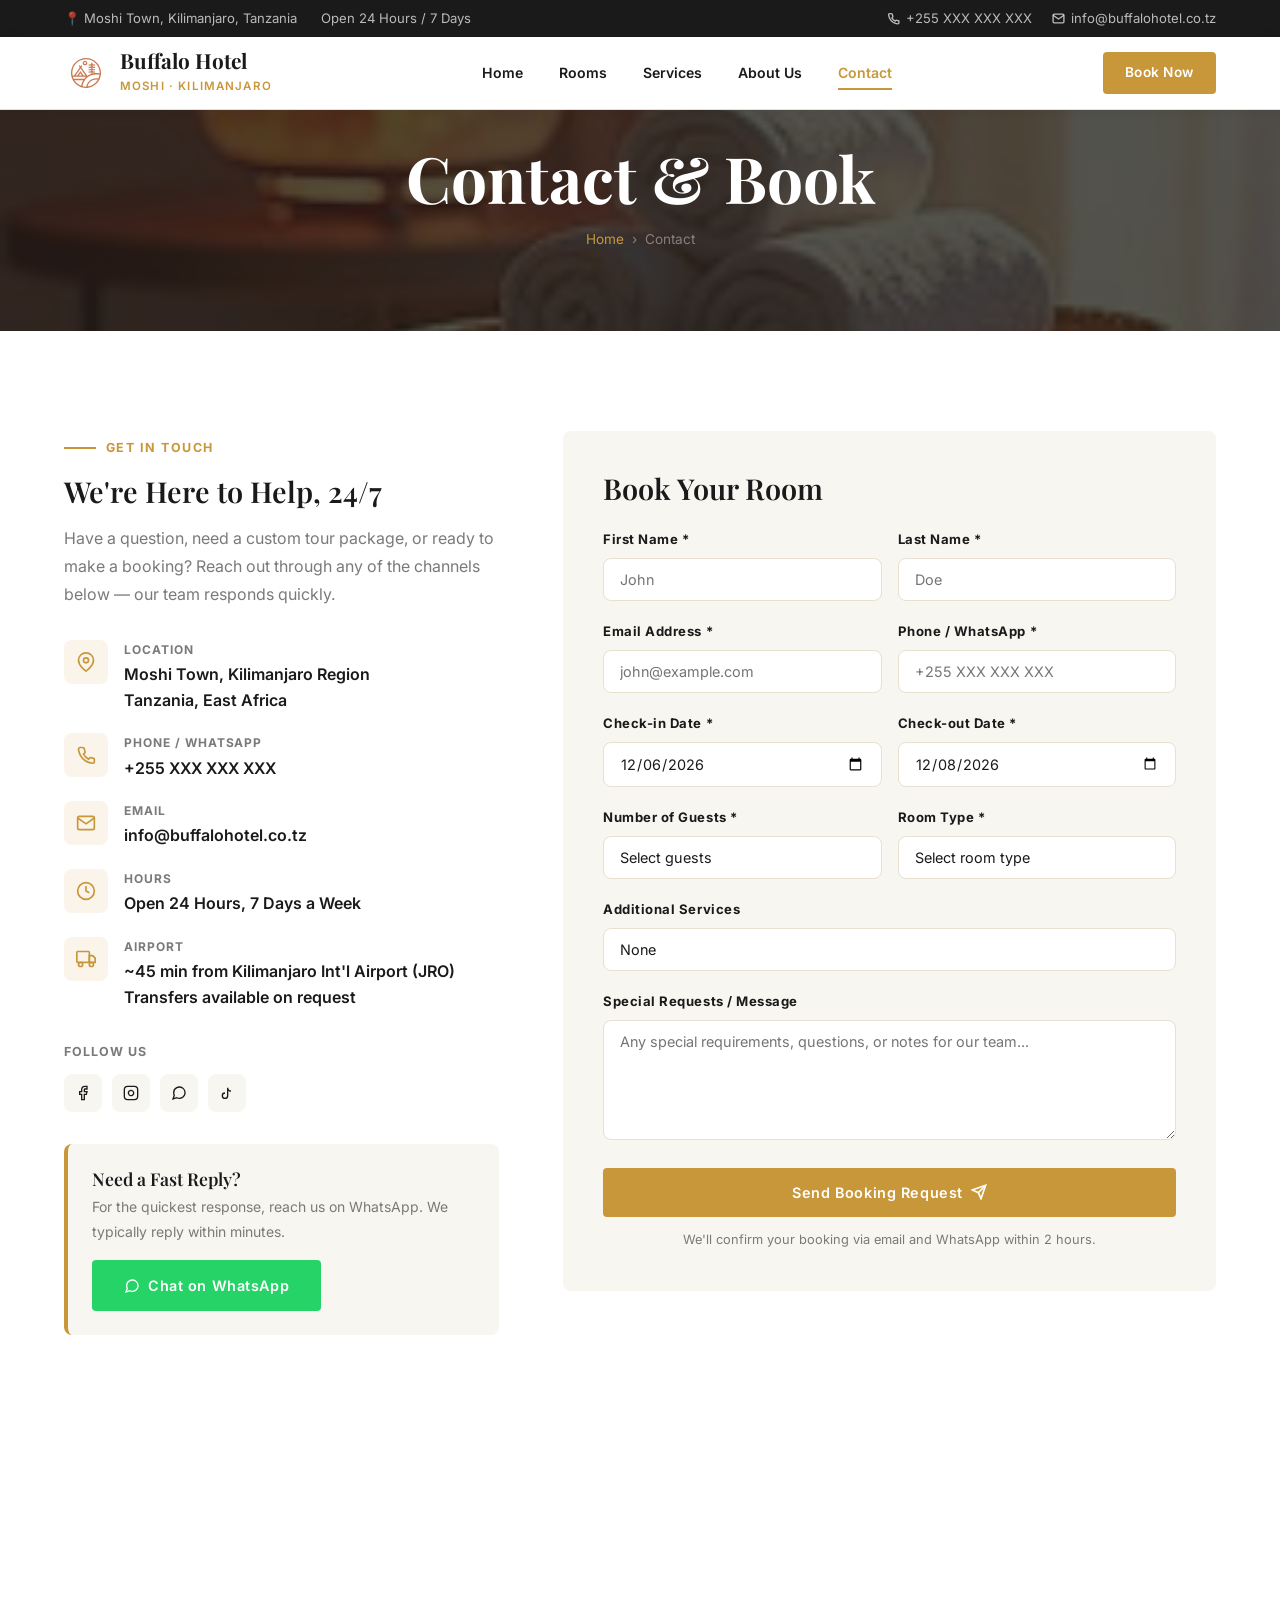
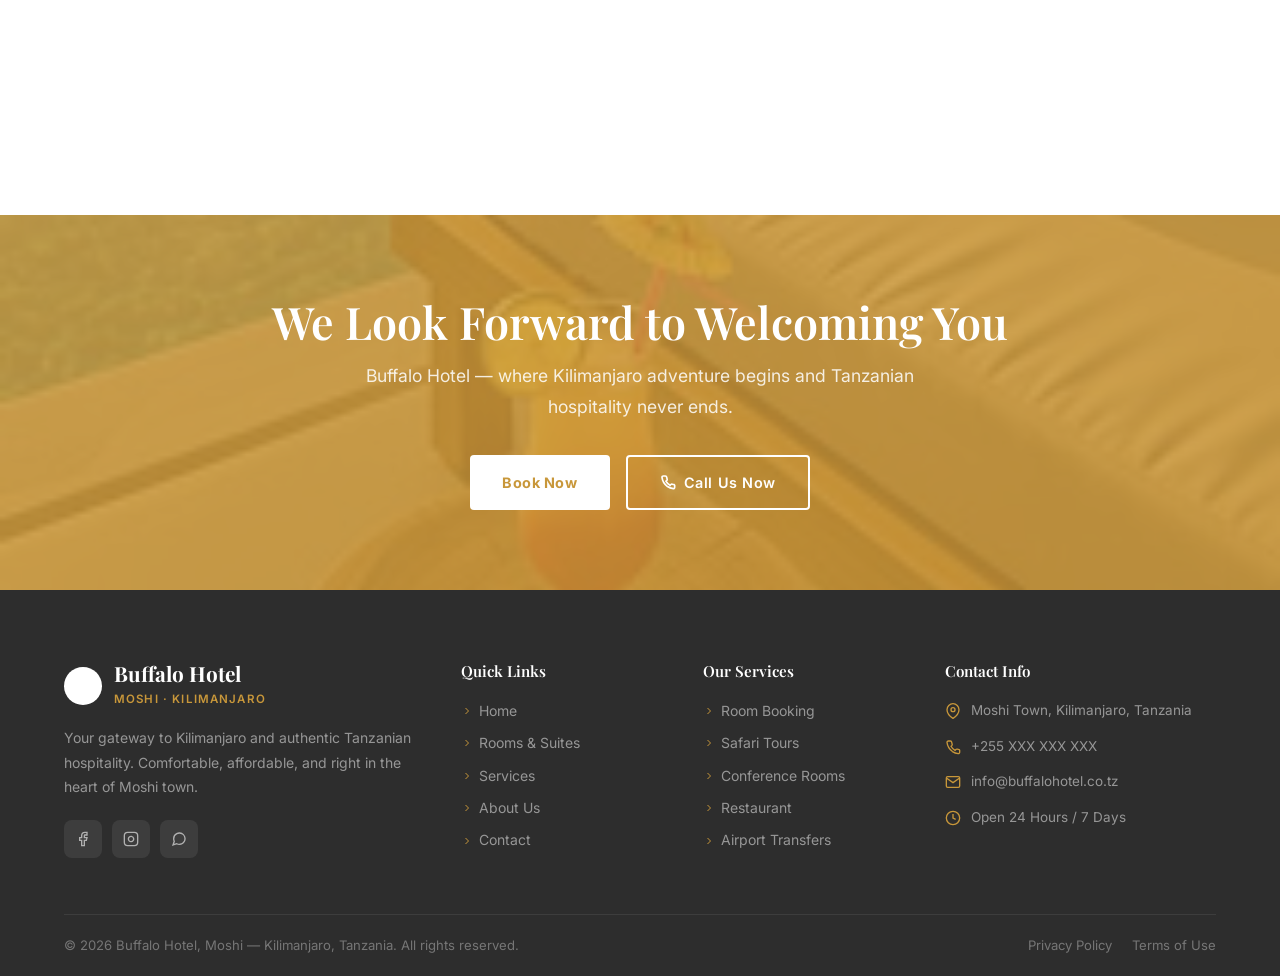
==== contact.html @ a76ae751 "Initial commit: Buffalo Hotel website prototype" ====
<!DOCTYPE html>
<html lang="en">
<head>
  <meta charset="UTF-8"/>
  <meta name="viewport" content="width=device-width, initial-scale=1.0"/>
  <title>Contact & Book – Buffalo Hotel | Moshi, Kilimanjaro, Tanzania</title>
  <meta name="description" content="Contact Buffalo Hotel in Moshi, Kilimanjaro. Book your room, ask questions, or arrange a tour. We're available 24/7."/>
  <link rel="preconnect" href="https://fonts.googleapis.com"/>
  <link rel="preconnect" href="https://fonts.gstatic.com" crossorigin/>
  <link href="https://fonts.googleapis.com/css2?family=Inter:wght@400;500;600;700&family=Playfair+Display:ital,wght@0,600;0,700;1,600&display=swap" rel="stylesheet"/>
  <link rel="stylesheet" href="assets/css/style.css"/>
</head>
<body>

<!-- HEADER -->
<header id="header">
  <div class="header-top-bar">
    <div class="container">
      <div class="top-bar-links"><span>📍 Moshi Town, Kilimanjaro, Tanzania</span><span>Open 24 Hours / 7 Days</span></div>
      <div class="top-bar-right">
        <a href="tel:+255000000000"><svg xmlns="http://www.w3.org/2000/svg" width="13" height="13" viewBox="0 0 24 24" fill="none" stroke="currentColor" stroke-width="2.5"><path d="M22 16.92v3a2 2 0 01-2.18 2 19.79 19.79 0 01-8.63-3.07A19.5 19.5 0 013 5.18a2 2 0 012-2.18h3a2 2 0 012 1.72c.13 1 .37 1.96.73 2.88a2 2 0 01-.45 2.1L9 10.91a16 16 0 006.09 6.09l1.21-1.28a2 2 0 012.1-.45 12.84 12.84 0 002.88.73A2 2 0 0122 16.92z"/></svg> +255 XXX XXX XXX</a>
        <a href="mailto:info@buffalohotel.co.tz"><svg xmlns="http://www.w3.org/2000/svg" width="13" height="13" viewBox="0 0 24 24" fill="none" stroke="currentColor" stroke-width="2.5"><path d="M4 4h16c1.1 0 2 .9 2 2v12a2 2 0 01-2 2H4a2 2 0 01-2-2V6c0-1.1.9-2 2-2z"/><polyline points="22,6 12,13 2,6"/></svg> info@buffalohotel.co.tz</a>
      </div>
    </div>
  </div>
  <div class="header-main">
    <div class="container">
      <a href="index.html" class="logo">
        <img src="assets/images/hotel-reservation-logo.svg" alt="Buffalo Hotel Logo"/>
        <div class="logo-text"><span class="hotel-name">Buffalo Hotel</span><span class="hotel-sub">Moshi · Kilimanjaro</span></div>
      </a>
      <nav class="main-nav">
        <a href="index.html">Home</a>
        <a href="rooms.html">Rooms</a>
        <a href="services.html">Services</a>
        <a href="about.html">About Us</a>
        <a href="contact.html" class="active">Contact</a>
      </nav>
      <div class="header-cta"><a href="#booking" class="btn btn-primary">Book Now</a></div>
      <div class="menu-toggle" id="menuToggle"><span></span><span></span><span></span></div>
    </div>
  </div>
</header>

<div class="mobile-nav">
  <div class="mobile-nav-close" id="mobileClose"><svg xmlns="http://www.w3.org/2000/svg" viewBox="0 0 24 24" fill="none" stroke="currentColor" stroke-width="2"><line x1="18" y1="6" x2="6" y2="18"/><line x1="6" y1="6" x2="18" y2="18"/></svg></div>
  <a href="index.html">Home</a><a href="rooms.html">Rooms</a><a href="services.html">Services</a><a href="about.html">About Us</a><a href="contact.html">Contact</a>
  <a href="#booking" class="btn btn-primary">Book Now</a>
</div>

<!-- PAGE HERO -->
<div class="page-hero">
  <div class="container">
    <h1>Contact &amp; Book</h1>
    <div class="breadcrumb">
      <a href="index.html">Home</a><span>›</span><span>Contact</span>
    </div>
  </div>
</div>

<!-- CONTACT + FORM -->
<section>
  <div class="container">
    <div class="contact-grid">

      <!-- CONTACT INFO -->
      <div class="contact-info">
        <span class="section-label">Get In Touch</span>
        <h3>We're Here to Help, 24/7</h3>
        <p>Have a question, need a custom tour package, or ready to make a booking? Reach out through any of the channels below — our team responds quickly.</p>

        <div class="contact-items">
          <div class="contact-item">
            <div class="contact-item-icon">
              <svg xmlns="http://www.w3.org/2000/svg" viewBox="0 0 24 24" fill="none" stroke="currentColor" stroke-width="2"><path d="M21 10c0 7-9 13-9 13s-9-6-9-13a9 9 0 0 1 18 0z"/><circle cx="12" cy="10" r="3"/></svg>
            </div>
            <div class="contact-item-text">
              <div class="label">Location</div>
              <div class="value">Moshi Town, Kilimanjaro Region<br/>Tanzania, East Africa</div>
            </div>
          </div>
          <div class="contact-item">
            <div class="contact-item-icon">
              <svg xmlns="http://www.w3.org/2000/svg" viewBox="0 0 24 24" fill="none" stroke="currentColor" stroke-width="2"><path d="M22 16.92v3a2 2 0 01-2.18 2 19.79 19.79 0 01-8.63-3.07A19.5 19.5 0 013 5.18a2 2 0 012-2.18h3a2 2 0 012 1.72c.13 1 .37 1.96.73 2.88a2 2 0 01-.45 2.1L9 10.91a16 16 0 006.09 6.09l1.21-1.28a2 2 0 012.1-.45 12.84 12.84 0 002.88.73A2 2 0 0122 16.92z"/></svg>
            </div>
            <div class="contact-item-text">
              <div class="label">Phone / WhatsApp</div>
              <div class="value"><a href="tel:+255000000000">+255 XXX XXX XXX</a></div>
            </div>
          </div>
          <div class="contact-item">
            <div class="contact-item-icon">
              <svg xmlns="http://www.w3.org/2000/svg" viewBox="0 0 24 24" fill="none" stroke="currentColor" stroke-width="2"><path d="M4 4h16c1.1 0 2 .9 2 2v12a2 2 0 01-2 2H4a2 2 0 01-2-2V6c0-1.1.9-2 2-2z"/><polyline points="22,6 12,13 2,6"/></svg>
            </div>
            <div class="contact-item-text">
              <div class="label">Email</div>
              <div class="value"><a href="mailto:info@buffalohotel.co.tz">info@buffalohotel.co.tz</a></div>
            </div>
          </div>
          <div class="contact-item">
            <div class="contact-item-icon">
              <svg xmlns="http://www.w3.org/2000/svg" viewBox="0 0 24 24" fill="none" stroke="currentColor" stroke-width="2"><circle cx="12" cy="12" r="10"/><polyline points="12 6 12 12 16 14"/></svg>
            </div>
            <div class="contact-item-text">
              <div class="label">Hours</div>
              <div class="value">Open 24 Hours, 7 Days a Week</div>
            </div>
          </div>
          <div class="contact-item">
            <div class="contact-item-icon">
              <svg xmlns="http://www.w3.org/2000/svg" viewBox="0 0 24 24" fill="none" stroke="currentColor" stroke-width="2"><rect x="1" y="3" width="15" height="13" rx="1"/><polygon points="16,8 20,8 23,11 23,16 16,16 16,8"/><circle cx="5.5" cy="18.5" r="2.5"/><circle cx="18.5" cy="18.5" r="2.5"/></svg>
            </div>
            <div class="contact-item-text">
              <div class="label">Airport</div>
              <div class="value">~45 min from Kilimanjaro Int'l Airport (JRO)<br/>Transfers available on request</div>
            </div>
          </div>
        </div>

        <div class="contact-social">
          <div class="label">Follow Us</div>
          <div class="social-links">
            <a class="social-link" href="#" aria-label="Facebook"><svg xmlns="http://www.w3.org/2000/svg" viewBox="0 0 24 24" fill="none" stroke="currentColor" stroke-width="2"><path d="M18 2h-3a5 5 0 0 0-5 5v3H7v4h3v8h4v-8h3l1-4h-4V7a1 1 0 0 1 1-1h3z"/></svg></a>
            <a class="social-link" href="#" aria-label="Instagram"><svg xmlns="http://www.w3.org/2000/svg" viewBox="0 0 24 24" fill="none" stroke="currentColor" stroke-width="2"><rect x="2" y="2" width="20" height="20" rx="5"/><path d="M16 11.37A4 4 0 1 1 12.63 8 4 4 0 0 1 16 11.37z"/><line x1="17.5" y1="6.5" x2="17.51" y2="6.5"/></svg></a>
            <a class="social-link" href="https://wa.me/255000000000" aria-label="WhatsApp"><svg xmlns="http://www.w3.org/2000/svg" viewBox="0 0 24 24" fill="none" stroke="currentColor" stroke-width="2"><path d="M21 11.5a8.38 8.38 0 0 1-.9 3.8 8.5 8.5 0 0 1-7.6 4.7 8.38 8.38 0 0 1-3.8-.9L3 21l1.9-5.7a8.38 8.38 0 0 1-.9-3.8 8.5 8.5 0 0 1 4.7-7.6 8.38 8.38 0 0 1 3.8-.9h.5a8.48 8.48 0 0 1 8 8v.5z"/></svg></a>
            <a class="social-link" href="#" aria-label="TikTok"><svg xmlns="http://www.w3.org/2000/svg" viewBox="0 0 24 24" fill="none" stroke="currentColor" stroke-width="2"><path d="M9 12a4 4 0 1 0 4 4V4a5 5 0 0 0 5 5"/></svg></a>
          </div>
        </div>

        <!-- Quick Reach CTA -->
        <div style="margin-top: 32px; background: var(--off-white); border-radius: var(--radius); padding: 24px; border-left: 4px solid var(--primary);">
          <h4 style="margin-bottom: 6px;">Need a Fast Reply?</h4>
          <p style="font-size: 0.875rem; color: var(--text-light); margin-bottom: 16px;">For the quickest response, reach us on WhatsApp. We typically reply within minutes.</p>
          <a href="https://wa.me/255000000000" class="btn btn-primary" style="background: #25D366;">
            <svg xmlns="http://www.w3.org/2000/svg" width="16" height="16" viewBox="0 0 24 24" fill="none" stroke="currentColor" stroke-width="2"><path d="M21 11.5a8.38 8.38 0 0 1-.9 3.8 8.5 8.5 0 0 1-7.6 4.7 8.38 8.38 0 0 1-3.8-.9L3 21l1.9-5.7a8.38 8.38 0 0 1-.9-3.8 8.5 8.5 0 0 1 4.7-7.6 8.38 8.38 0 0 1 3.8-.9h.5a8.48 8.48 0 0 1 8 8v.5z"/></svg>
            Chat on WhatsApp
          </a>
        </div>
      </div>

      <!-- BOOKING FORM -->
      <div class="contact-form" id="booking">
        <h3>Book Your Room</h3>
        <form id="contactForm" novalidate>
          <div class="form-row">
            <div class="form-group">
              <label for="firstName">First Name *</label>
              <input type="text" id="firstName" placeholder="John" required/>
            </div>
            <div class="form-group">
              <label for="lastName">Last Name *</label>
              <input type="text" id="lastName" placeholder="Doe" required/>
            </div>
          </div>
          <div class="form-row">
            <div class="form-group">
              <label for="email">Email Address *</label>
              <input type="email" id="email" placeholder="john@example.com" required/>
            </div>
            <div class="form-group">
              <label for="phone">Phone / WhatsApp *</label>
              <input type="tel" id="phone" placeholder="+255 XXX XXX XXX" required/>
            </div>
          </div>
          <div class="form-row">
            <div class="form-group">
              <label for="checkInDate">Check-in Date *</label>
              <input type="date" id="check-in" required/>
            </div>
            <div class="form-group">
              <label for="checkOutDate">Check-out Date *</label>
              <input type="date" id="check-out" required/>
            </div>
          </div>
          <div class="form-row">
            <div class="form-group">
              <label for="guests">Number of Guests *</label>
              <select id="guests" required>
                <option value="">Select guests</option>
                <option value="1">1 Adult</option>
                <option value="2">2 Adults</option>
                <option value="3">2 Adults + 1 Child</option>
                <option value="4">2 Adults + 2 Children</option>
                <option value="5">Group (5+)</option>
              </select>
            </div>
            <div class="form-group">
              <label for="roomType">Room Type *</label>
              <select id="roomType" required>
                <option value="">Select room type</option>
                <option>Budget Single Room ($70/night)</option>
                <option>Twin Sharing Room ($110/night)</option>
                <option>Standard Comfort Room ($150/night)</option>
                <option>Kilimanjaro View Suite ($130/night)</option>
                <option>Family Safari Suite ($195/night)</option>
                <option>Buffalo Executive Room ($280/night)</option>
              </select>
            </div>
          </div>
          <div class="form-group">
            <label for="services">Additional Services</label>
            <select id="services">
              <option value="">None</option>
              <option>Airport Transfer (Arrival)</option>
              <option>Airport Transfer (Departure)</option>
              <option>Airport Transfer (Both)</option>
              <option>Kilimanjaro Climb Package</option>
              <option>Safari Day Trip</option>
              <option>Conference Room</option>
            </select>
          </div>
          <div class="form-group">
            <label for="message">Special Requests / Message</label>
            <textarea id="message" placeholder="Any special requirements, questions, or notes for our team..."></textarea>
          </div>
          <button type="submit" class="btn btn-primary" style="width: 100%; justify-content: center; padding: 16px;">
            Send Booking Request
            <svg xmlns="http://www.w3.org/2000/svg" width="16" height="16" viewBox="0 0 24 24" fill="none" stroke="currentColor" stroke-width="2.5"><line x1="22" y1="2" x2="11" y2="13"/><polygon points="22 2 15 22 11 13 2 9 22 2"/></svg>
          </button>
          <p style="font-size: 0.8rem; color: var(--text-light); text-align: center; margin-top: 12px;">We'll confirm your booking via email and WhatsApp within 2 hours.</p>
        </form>
      </div>

    </div>
  </div>
</section>

<!-- MAP -->
<div class="map-section">
  <iframe
    src="https://www.google.com/maps/embed?pb=!1m18!1m12!1m3!1d63505.97085424986!2d37.29989!3d-3.35!2m3!1f0!2f0!3f0!3m2!1i1024!2i768!4f13.1!3m3!1m2!1s0x18373d1ff7f9cb71%3A0x62b20f2fafcf9f3f!2sMoshi%2C%20Tanzania!5e0!3m2!1sen!2s!4v1234567890"
    allowfullscreen=""
    loading="lazy"
    referrerpolicy="no-referrer-when-downgrade"
    title="Buffalo Hotel Location - Moshi, Kilimanjaro">
  </iframe>
</div>

<!-- CTA -->
<section class="cta-section">
  <div class="container">
    <h2>We Look Forward to Welcoming You</h2>
    <p>Buffalo Hotel — where Kilimanjaro adventure begins and Tanzanian hospitality never ends.</p>
    <div class="cta-actions">
      <a href="#booking" class="btn btn-white">Book Now</a>
      <a href="tel:+255000000000" class="btn btn-outline">
        <svg xmlns="http://www.w3.org/2000/svg" width="16" height="16" viewBox="0 0 24 24" fill="none" stroke="currentColor" stroke-width="2.5"><path d="M22 16.92v3a2 2 0 01-2.18 2 19.79 19.79 0 01-8.63-3.07A19.5 19.5 0 013 5.18a2 2 0 012-2.18h3a2 2 0 012 1.72c.13 1 .37 1.96.73 2.88a2 2 0 01-.45 2.1L9 10.91a16 16 0 006.09 6.09l1.21-1.28a2 2 0 012.1-.45 12.84 12.84 0 002.88.73A2 2 0 0122 16.92z"/></svg>
        Call Us Now
      </a>
    </div>
  </div>
</section>

<!-- FOOTER -->
<footer>
  <div class="container">
    <div class="footer-grid">
      <div class="footer-brand">
        <div class="logo"><img src="assets/images/hotel-reservation-logo.svg" alt="Buffalo Hotel"/><div class="logo-text"><span class="hotel-name">Buffalo Hotel</span><span class="hotel-sub" style="color: var(--primary);">Moshi · Kilimanjaro</span></div></div>
        <p>Your gateway to Kilimanjaro and authentic Tanzanian hospitality. Comfortable, affordable, and right in the heart of Moshi town.</p>
        <div class="social-links"><a class="social-link" href="#"><svg xmlns="http://www.w3.org/2000/svg" viewBox="0 0 24 24" fill="none" stroke="currentColor" stroke-width="2"><path d="M18 2h-3a5 5 0 0 0-5 5v3H7v4h3v8h4v-8h3l1-4h-4V7a1 1 0 0 1 1-1h3z"/></svg></a><a class="social-link" href="#"><svg xmlns="http://www.w3.org/2000/svg" viewBox="0 0 24 24" fill="none" stroke="currentColor" stroke-width="2"><rect x="2" y="2" width="20" height="20" rx="5"/><path d="M16 11.37A4 4 0 1 1 12.63 8 4 4 0 0 1 16 11.37z"/><line x1="17.5" y1="6.5" x2="17.51" y2="6.5"/></svg></a><a class="social-link" href="#"><svg xmlns="http://www.w3.org/2000/svg" viewBox="0 0 24 24" fill="none" stroke="currentColor" stroke-width="2"><path d="M21 11.5a8.38 8.38 0 0 1-.9 3.8 8.5 8.5 0 0 1-7.6 4.7 8.38 8.38 0 0 1-3.8-.9L3 21l1.9-5.7a8.38 8.38 0 0 1-.9-3.8 8.5 8.5 0 0 1 4.7-7.6 8.38 8.38 0 0 1 3.8-.9h.5a8.48 8.48 0 0 1 8 8v.5z"/></svg></a></div>
      </div>
      <div class="footer-col"><h4>Quick Links</h4><ul><li><a href="index.html"><svg xmlns="http://www.w3.org/2000/svg" viewBox="0 0 24 24" fill="none" stroke="currentColor" stroke-width="2"><polyline points="9 18 15 12 9 6"/></svg> Home</a></li><li><a href="rooms.html"><svg xmlns="http://www.w3.org/2000/svg" viewBox="0 0 24 24" fill="none" stroke="currentColor" stroke-width="2"><polyline points="9 18 15 12 9 6"/></svg> Rooms & Suites</a></li><li><a href="services.html"><svg xmlns="http://www.w3.org/2000/svg" viewBox="0 0 24 24" fill="none" stroke="currentColor" stroke-width="2"><polyline points="9 18 15 12 9 6"/></svg> Services</a></li><li><a href="about.html"><svg xmlns="http://www.w3.org/2000/svg" viewBox="0 0 24 24" fill="none" stroke="currentColor" stroke-width="2"><polyline points="9 18 15 12 9 6"/></svg> About Us</a></li><li><a href="contact.html"><svg xmlns="http://www.w3.org/2000/svg" viewBox="0 0 24 24" fill="none" stroke="currentColor" stroke-width="2"><polyline points="9 18 15 12 9 6"/></svg> Contact</a></li></ul></div>
      <div class="footer-col"><h4>Our Services</h4><ul><li><a href="services.html"><svg xmlns="http://www.w3.org/2000/svg" viewBox="0 0 24 24" fill="none" stroke="currentColor" stroke-width="2"><polyline points="9 18 15 12 9 6"/></svg> Room Booking</a></li><li><a href="services.html"><svg xmlns="http://www.w3.org/2000/svg" viewBox="0 0 24 24" fill="none" stroke="currentColor" stroke-width="2"><polyline points="9 18 15 12 9 6"/></svg> Safari Tours</a></li><li><a href="services.html"><svg xmlns="http://www.w3.org/2000/svg" viewBox="0 0 24 24" fill="none" stroke="currentColor" stroke-width="2"><polyline points="9 18 15 12 9 6"/></svg> Conference Rooms</a></li><li><a href="services.html"><svg xmlns="http://www.w3.org/2000/svg" viewBox="0 0 24 24" fill="none" stroke="currentColor" stroke-width="2"><polyline points="9 18 15 12 9 6"/></svg> Restaurant</a></li><li><a href="services.html"><svg xmlns="http://www.w3.org/2000/svg" viewBox="0 0 24 24" fill="none" stroke="currentColor" stroke-width="2"><polyline points="9 18 15 12 9 6"/></svg> Airport Transfers</a></li></ul></div>
      <div class="footer-col"><h4>Contact Info</h4><div class="footer-contact-list"><div class="footer-contact-item"><svg xmlns="http://www.w3.org/2000/svg" viewBox="0 0 24 24" fill="none" stroke="currentColor" stroke-width="2"><path d="M21 10c0 7-9 13-9 13s-9-6-9-13a9 9 0 0 1 18 0z"/><circle cx="12" cy="10" r="3"/></svg><span>Moshi Town, Kilimanjaro, Tanzania</span></div><div class="footer-contact-item"><svg xmlns="http://www.w3.org/2000/svg" viewBox="0 0 24 24" fill="none" stroke="currentColor" stroke-width="2"><path d="M22 16.92v3a2 2 0 01-2.18 2 19.79 19.79 0 01-8.63-3.07A19.5 19.5 0 013 5.18a2 2 0 012-2.18h3a2 2 0 012 1.72c.13 1 .37 1.96.73 2.88a2 2 0 01-.45 2.1L9 10.91a16 16 0 006.09 6.09l1.21-1.28a2 2 0 012.1-.45 12.84 12.84 0 002.88.73A2 2 0 0122 16.92z"/></svg><a href="tel:+255000000000">+255 XXX XXX XXX</a></div><div class="footer-contact-item"><svg xmlns="http://www.w3.org/2000/svg" viewBox="0 0 24 24" fill="none" stroke="currentColor" stroke-width="2"><path d="M4 4h16c1.1 0 2 .9 2 2v12a2 2 0 01-2 2H4a2 2 0 01-2-2V6c0-1.1.9-2 2-2z"/><polyline points="22,6 12,13 2,6"/></svg><a href="mailto:info@buffalohotel.co.tz">info@buffalohotel.co.tz</a></div><div class="footer-contact-item"><svg xmlns="http://www.w3.org/2000/svg" viewBox="0 0 24 24" fill="none" stroke="currentColor" stroke-width="2"><circle cx="12" cy="12" r="10"/><polyline points="12 6 12 12 16 14"/></svg><span>Open 24 Hours / 7 Days</span></div></div></div>
    </div>
    <div class="footer-bottom">
      <span>© 2026 Buffalo Hotel, Moshi — Kilimanjaro, Tanzania. All rights reserved.</span>
      <div class="footer-bottom-links"><a href="#">Privacy Policy</a><a href="#">Terms of Use</a></div>
    </div>
  </div>
</footer>

<button id="scrollTop" aria-label="Scroll to top">
  <svg xmlns="http://www.w3.org/2000/svg" viewBox="0 0 24 24" fill="none" stroke="currentColor" stroke-width="2.5"><polyline points="18 15 12 9 6 15"/></svg>
</button>
<script src="assets/js/main.js"></script>
</body>
</html>
---- assets/css/style.css ----
/* =============================================
   BUFFALO HOTEL - MOSHI, KILIMANJARO
   Clean Production CSS
   ============================================= */

:root {
  --primary: #C8973A;
  --primary-dark: #A87C28;
  --primary-light: #E8B85A;
  --dark: #1A1A1A;
  --dark-2: #2D2D2D;
  --text: #4A4A4A;
  --text-light: #7A7A7A;
  --white: #FFFFFF;
  --off-white: #F8F6F1;
  --border: #E8E0D0;
  --font-heading: 'Playfair Display', Georgia, serif;
  --font-body: 'Inter', sans-serif;
  --shadow: 0 4px 24px rgba(0,0,0,0.08);
  --shadow-lg: 0 12px 48px rgba(0,0,0,0.15);
  --radius: 8px;
  --transition: all 0.3s ease;
}

* { margin: 0; padding: 0; box-sizing: border-box; }

html { scroll-behavior: smooth; font-size: 16px; }

body {
  font-family: var(--font-body);
  color: var(--text);
  background: var(--white);
  line-height: 1.6;
  overflow-x: hidden;
}

img { max-width: 100%; height: auto; display: block; }
a { text-decoration: none; color: inherit; transition: var(--transition); }
ul { list-style: none; }
button { cursor: pointer; border: none; background: none; font-family: inherit; }

/* ── CONTAINER ── */
.container { max-width: 1200px; margin: 0 auto; padding: 0 24px; }
.container-wide { max-width: 1400px; margin: 0 auto; padding: 0 24px; }

/* ── TYPOGRAPHY ── */
h1, h2, h3, h4 { font-family: var(--font-heading); line-height: 1.2; color: var(--dark); }
h1 { font-size: clamp(2.4rem, 5vw, 4rem); font-weight: 700; }
h2 { font-size: clamp(1.8rem, 3.5vw, 2.8rem); font-weight: 600; }
h3 { font-size: clamp(1.3rem, 2.5vw, 1.8rem); font-weight: 600; }
h4 { font-size: 1.1rem; font-weight: 600; }
p { line-height: 1.75; }

.section-label {
  display: inline-flex;
  align-items: center;
  gap: 10px;
  font-size: 0.78rem;
  font-weight: 700;
  letter-spacing: 0.12em;
  text-transform: uppercase;
  color: var(--primary);
  margin-bottom: 16px;
}
.section-label::before {
  content: '';
  width: 32px;
  height: 2px;
  background: var(--primary);
  display: block;
}

/* ── BUTTONS ── */
.btn {
  display: inline-flex;
  align-items: center;
  gap: 8px;
  padding: 14px 32px;
  border-radius: 4px;
  font-weight: 600;
  font-size: 0.9rem;
  letter-spacing: 0.04em;
  transition: var(--transition);
}
.btn-primary {
  background: var(--primary);
  color: var(--white);
}
.btn-primary:hover {
  background: var(--primary-dark);
  transform: translateY(-2px);
  box-shadow: 0 8px 24px rgba(200,151,58,0.35);
}
.btn-outline {
  background: transparent;
  color: var(--white);
  border: 2px solid var(--white);
}
.btn-outline:hover {
  background: var(--white);
  color: var(--dark);
}
.btn-dark {
  background: var(--dark);
  color: var(--white);
}
.btn-dark:hover {
  background: var(--primary);
  transform: translateY(-2px);
}
.btn svg { width: 16px; height: 16px; }

/* ── HEADER / NAV ── */
#header {
  position: fixed;
  top: 0;
  left: 0;
  right: 0;
  z-index: 1000;
  transition: var(--transition);
}
.header-top-bar {
  background: var(--dark);
  padding: 8px 0;
  font-size: 0.82rem;
  color: rgba(255,255,255,0.7);
}
.header-top-bar .container {
  display: flex;
  justify-content: space-between;
  align-items: center;
}
.header-top-bar a { color: rgba(255,255,255,0.7); }
.header-top-bar a:hover { color: var(--primary); }
.top-bar-links { display: flex; gap: 24px; align-items: center; }
.top-bar-right { display: flex; gap: 20px; align-items: center; }
.top-bar-right a { display: flex; align-items: center; gap: 6px; }

.header-main {
  background: var(--white);
  border-bottom: 1px solid var(--border);
  padding: 0;
  box-shadow: 0 2px 12px rgba(0,0,0,0.06);
}
.header-main .container {
  display: flex;
  align-items: center;
  justify-content: space-between;
  height: 72px;
}

.logo {
  display: flex;
  align-items: center;
  gap: 12px;
}
.logo img { height: 44px; width: auto; }
.logo-text .hotel-name {
  font-family: var(--font-heading);
  font-size: 1.3rem;
  font-weight: 700;
  color: var(--dark);
  display: block;
  line-height: 1.1;
}
.logo-text .hotel-sub {
  font-size: 0.72rem;
  color: var(--primary);
  letter-spacing: 0.1em;
  text-transform: uppercase;
  font-weight: 600;
}

nav.main-nav { display: flex; align-items: center; gap: 4px; }
nav.main-nav a {
  padding: 10px 16px;
  font-size: 0.88rem;
  font-weight: 600;
  color: var(--dark);
  border-radius: 4px;
  position: relative;
}
nav.main-nav a::after {
  content: '';
  position: absolute;
  bottom: 4px;
  left: 16px;
  right: 16px;
  height: 2px;
  background: var(--primary);
  transform: scaleX(0);
  transition: transform 0.3s ease;
}
nav.main-nav a:hover::after,
nav.main-nav a.active::after { transform: scaleX(1); }
nav.main-nav a:hover,
nav.main-nav a.active { color: var(--primary); }

.header-cta { display: flex; align-items: center; gap: 12px; }
.header-cta .btn { padding: 10px 22px; font-size: 0.85rem; }

.menu-toggle {
  display: none;
  flex-direction: column;
  gap: 5px;
  padding: 8px;
  cursor: pointer;
}
.menu-toggle span {
  width: 24px;
  height: 2px;
  background: var(--dark);
  border-radius: 2px;
  transition: var(--transition);
}

/* Header scrolled */
#header.scrolled .header-top-bar { display: none; }
#header.scrolled .header-main { box-shadow: 0 4px 20px rgba(0,0,0,0.12); }

/* ── PAGE HERO (inner pages) ── */
.page-hero {
  background: var(--dark);
  padding: 140px 0 80px;
  text-align: center;
  position: relative;
  overflow: hidden;
}
.page-hero::before {
  content: '';
  position: absolute;
  inset: 0;
  background: url('../images/hotel-reservation-cta-2.jpg') center/cover no-repeat;
  opacity: 0.25;
}
.page-hero .container { position: relative; z-index: 1; }
.page-hero h1 { color: var(--white); margin-bottom: 12px; }
.breadcrumb {
  display: flex;
  align-items: center;
  justify-content: center;
  gap: 8px;
  font-size: 0.85rem;
  color: rgba(255,255,255,0.6);
}
.breadcrumb a { color: var(--primary); }
.breadcrumb span { color: rgba(255,255,255,0.4); }

/* ── SECTIONS ── */
section { padding: 100px 0; }
.section-header { margin-bottom: 56px; }
.section-header.centered { text-align: center; }
.section-header p {
  color: var(--text-light);
  font-size: 1.05rem;
  max-width: 560px;
  margin-top: 12px;
}
.section-header.centered p { margin: 12px auto 0; }

/* ── HOME HERO ── */
.home-hero {
  min-height: 100vh;
  display: flex;
  align-items: center;
  position: relative;
  overflow: hidden;
  background: var(--dark);
}
.hero-bg {
  position: absolute;
  inset: 0;
  background: url('../images/hotel-reservation-hero-2-1.jpg') center/cover no-repeat;
  opacity: 0.45;
}
.hero-overlay {
  position: absolute;
  inset: 0;
  background: linear-gradient(105deg, rgba(26,26,26,0.85) 0%, rgba(26,26,26,0.4) 100%);
}
.hero-content {
  position: relative;
  z-index: 2;
  padding: 120px 0 60px;
  max-width: 680px;
}
.hero-badge {
  display: inline-flex;
  align-items: center;
  gap: 8px;
  background: rgba(200,151,58,0.2);
  border: 1px solid var(--primary);
  color: var(--primary);
  font-size: 0.78rem;
  font-weight: 700;
  letter-spacing: 0.1em;
  text-transform: uppercase;
  padding: 6px 16px;
  border-radius: 100px;
  margin-bottom: 24px;
}
.hero-content h1 {
  color: var(--white);
  margin-bottom: 20px;
  text-shadow: 0 2px 20px rgba(0,0,0,0.3);
}
.hero-content h1 em {
  font-style: normal;
  color: var(--primary);
}
.hero-content p {
  color: rgba(255,255,255,0.8);
  font-size: 1.15rem;
  margin-bottom: 36px;
  max-width: 520px;
}
.hero-actions { display: flex; gap: 16px; flex-wrap: wrap; }

.hero-stats {
  display: flex;
  gap: 40px;
  margin-top: 56px;
  padding-top: 40px;
  border-top: 1px solid rgba(255,255,255,0.12);
}
.hero-stat .number {
  font-family: var(--font-heading);
  font-size: 2rem;
  font-weight: 700;
  color: var(--primary);
  line-height: 1;
}
.hero-stat .label {
  font-size: 0.82rem;
  color: rgba(255,255,255,0.55);
  margin-top: 4px;
  letter-spacing: 0.05em;
}

/* Hero booking bar */
.hero-booking-bar {
  position: relative;
  z-index: 2;
  background: var(--white);
  border-radius: var(--radius);
  padding: 24px 32px;
  box-shadow: var(--shadow-lg);
  margin-top: -1px;
}
.booking-bar-grid {
  display: grid;
  grid-template-columns: 1fr 1fr 1fr 1fr auto;
  gap: 0;
  align-items: end;
}
.booking-field {
  padding: 0 20px;
  border-right: 1px solid var(--border);
}
.booking-field:first-child { padding-left: 0; }
.booking-field:last-child { border-right: none; }
.booking-field label {
  display: block;
  font-size: 0.72rem;
  font-weight: 700;
  text-transform: uppercase;
  letter-spacing: 0.1em;
  color: var(--text-light);
  margin-bottom: 6px;
}
.booking-field input,
.booking-field select {
  width: 100%;
  border: none;
  outline: none;
  font-family: var(--font-body);
  font-size: 0.95rem;
  font-weight: 500;
  color: var(--dark);
  background: transparent;
  padding: 4px 0;
  cursor: pointer;
}
.booking-field select { appearance: none; }

/* ── ABOUT SECTION ── */
.about-grid {
  display: grid;
  grid-template-columns: 1fr 1fr;
  gap: 80px;
  align-items: center;
}
.about-images {
  position: relative;
}
.about-img-main {
  width: 100%;
  border-radius: var(--radius);
  object-fit: cover;
  height: 520px;
}
.about-img-secondary {
  position: absolute;
  bottom: -32px;
  right: -32px;
  width: 240px;
  height: 300px;
  object-fit: cover;
  border-radius: var(--radius);
  border: 6px solid var(--white);
  box-shadow: var(--shadow-lg);
}
.about-badge-floating {
  position: absolute;
  top: 32px;
  left: -32px;
  background: var(--primary);
  color: var(--white);
  padding: 20px 24px;
  border-radius: var(--radius);
  text-align: center;
  box-shadow: var(--shadow);
}
.about-badge-floating .badge-number {
  font-family: var(--font-heading);
  font-size: 2.2rem;
  font-weight: 700;
  line-height: 1;
  display: block;
}
.about-badge-floating .badge-text {
  font-size: 0.78rem;
  font-weight: 600;
  letter-spacing: 0.06em;
  text-transform: uppercase;
  opacity: 0.9;
}

.about-content .section-label { margin-bottom: 12px; }
.about-features {
  margin-top: 28px;
  display: flex;
  flex-direction: column;
  gap: 16px;
}
.about-feature {
  display: flex;
  align-items: flex-start;
  gap: 14px;
  padding: 16px 20px;
  background: var(--off-white);
  border-radius: var(--radius);
  border-left: 3px solid var(--primary);
}
.about-feature-icon {
  width: 36px;
  height: 36px;
  background: var(--primary);
  border-radius: 50%;
  display: flex;
  align-items: center;
  justify-content: center;
  flex-shrink: 0;
  color: var(--white);
}
.about-feature-icon svg { width: 16px; height: 16px; }
.about-feature h4 { font-size: 0.95rem; margin-bottom: 2px; }
.about-feature p { font-size: 0.85rem; color: var(--text-light); }
.about-actions { margin-top: 36px; display: flex; gap: 16px; }

/* ── ROOMS SECTION ── */
.rooms-grid {
  display: grid;
  grid-template-columns: repeat(3, 1fr);
  gap: 28px;
}
.room-card {
  background: var(--white);
  border-radius: var(--radius);
  overflow: hidden;
  box-shadow: var(--shadow);
  transition: var(--transition);
  border: 1px solid var(--border);
}
.room-card:hover {
  transform: translateY(-6px);
  box-shadow: var(--shadow-lg);
}
.room-card-img {
  position: relative;
  overflow: hidden;
  height: 240px;
}
.room-card-img img {
  width: 100%;
  height: 100%;
  object-fit: cover;
  transition: transform 0.5s ease;
}
.room-card:hover .room-card-img img { transform: scale(1.06); }
.room-badge {
  position: absolute;
  top: 16px;
  left: 16px;
  background: var(--primary);
  color: var(--white);
  font-size: 0.72rem;
  font-weight: 700;
  letter-spacing: 0.08em;
  text-transform: uppercase;
  padding: 5px 12px;
  border-radius: 4px;
}
.room-card-body { padding: 24px; }
.room-price {
  font-size: 0.8rem;
  color: var(--text-light);
  margin-bottom: 6px;
}
.room-price strong {
  font-family: var(--font-heading);
  font-size: 1.6rem;
  color: var(--primary);
  font-weight: 700;
}
.room-price span { font-size: 0.82rem; color: var(--text-light); }
.room-card-body h3 {
  font-size: 1.15rem;
  margin-bottom: 10px;
  color: var(--dark);
}
.room-card-body p {
  font-size: 0.875rem;
  color: var(--text-light);
  margin-bottom: 18px;
  line-height: 1.65;
}
.room-amenities {
  display: flex;
  flex-wrap: wrap;
  gap: 8px;
  margin-bottom: 20px;
}
.amenity-tag {
  display: inline-flex;
  align-items: center;
  gap: 5px;
  font-size: 0.75rem;
  color: var(--text);
  background: var(--off-white);
  padding: 4px 10px;
  border-radius: 100px;
  font-weight: 500;
}
.amenity-tag svg { width: 12px; height: 12px; color: var(--primary); }
.room-card-footer {
  display: flex;
  justify-content: space-between;
  align-items: center;
  padding: 16px 24px;
  border-top: 1px solid var(--border);
}
.room-card-footer .btn { padding: 9px 20px; font-size: 0.82rem; }

/* ── SERVICES ── */
.services-grid {
  display: grid;
  grid-template-columns: repeat(3, 1fr);
  gap: 24px;
}
.service-card {
  background: var(--white);
  border: 1px solid var(--border);
  border-radius: var(--radius);
  padding: 32px 28px;
  transition: var(--transition);
  position: relative;
  overflow: hidden;
}
.service-card::before {
  content: '';
  position: absolute;
  bottom: 0;
  left: 0;
  right: 0;
  height: 3px;
  background: var(--primary);
  transform: scaleX(0);
  transition: transform 0.3s ease;
}
.service-card:hover::before { transform: scaleX(1); }
.service-card:hover {
  transform: translateY(-4px);
  box-shadow: var(--shadow-lg);
}
.service-icon {
  width: 56px;
  height: 56px;
  background: rgba(200,151,58,0.1);
  border-radius: var(--radius);
  display: flex;
  align-items: center;
  justify-content: center;
  margin-bottom: 20px;
  color: var(--primary);
}
.service-icon svg { width: 26px; height: 26px; }
.service-card h3 { font-size: 1.1rem; margin-bottom: 10px; }
.service-card p { font-size: 0.875rem; color: var(--text-light); line-height: 1.7; }

/* ── WHY CHOOSE US ── */
.why-section {
  background: var(--dark);
  position: relative;
  overflow: hidden;
}
.why-section::before {
  content: '';
  position: absolute;
  inset: 0;
  background: url('../images/hotel-reservation-cta-2.jpg') center/cover no-repeat;
  opacity: 0.12;
}
.why-grid {
  display: grid;
  grid-template-columns: 1fr 1fr;
  gap: 80px;
  align-items: center;
  position: relative;
  z-index: 1;
}
.why-image img {
  width: 100%;
  border-radius: var(--radius);
  object-fit: cover;
  height: 500px;
}
.why-content .section-label { color: var(--primary); }
.why-content h2 { color: var(--white); }
.why-content > p { color: rgba(255,255,255,0.65); margin-top: 16px; margin-bottom: 36px; }
.why-features { display: flex; flex-direction: column; gap: 20px; }
.why-feature {
  display: flex;
  gap: 16px;
  align-items: flex-start;
}
.why-feature-num {
  font-family: var(--font-heading);
  font-size: 1.8rem;
  font-weight: 700;
  color: var(--primary);
  opacity: 0.5;
  line-height: 1;
  flex-shrink: 0;
  width: 36px;
}
.why-feature h4 { color: var(--white); margin-bottom: 4px; }
.why-feature p { font-size: 0.875rem; color: rgba(255,255,255,0.55); }

/* ── TESTIMONIALS ── */
.testimonials-section { background: var(--off-white); }
.testimonials-grid { display: grid; grid-template-columns: repeat(3, 1fr); gap: 24px; }
.testimonial-card {
  background: var(--white);
  border-radius: var(--radius);
  padding: 32px;
  box-shadow: var(--shadow);
  position: relative;
}
.testimonial-card::before {
  content: '"';
  position: absolute;
  top: 16px;
  right: 24px;
  font-family: var(--font-heading);
  font-size: 6rem;
  line-height: 1;
  color: var(--primary);
  opacity: 0.12;
}
.stars { display: flex; gap: 3px; margin-bottom: 16px; }
.stars svg { width: 16px; height: 16px; fill: var(--primary); color: var(--primary); }
.testimonial-card p {
  font-size: 0.9rem;
  color: var(--text);
  line-height: 1.7;
  margin-bottom: 20px;
  font-style: italic;
}
.testimonial-author { display: flex; align-items: center; gap: 12px; }
.testimonial-author img {
  width: 44px;
  height: 44px;
  border-radius: 50%;
  object-fit: cover;
}
.author-info .name { font-weight: 700; font-size: 0.9rem; color: var(--dark); }
.author-info .origin { font-size: 0.78rem; color: var(--text-light); }

/* ── CTA BANNER ── */
.cta-section {
  padding: 80px 0;
  background: var(--primary);
  text-align: center;
  position: relative;
  overflow: hidden;
}
.cta-section::before {
  content: '';
  position: absolute;
  inset: 0;
  background: url('../images/hotel-reservation-cta-1.jpg') center/cover;
  opacity: 0.15;
}
.cta-section .container { position: relative; z-index: 1; }
.cta-section h2 { color: var(--white); margin-bottom: 12px; }
.cta-section p { color: rgba(255,255,255,0.85); font-size: 1.1rem; margin-bottom: 32px; max-width: 560px; margin-left: auto; margin-right: auto; }
.cta-actions { display: flex; gap: 16px; justify-content: center; flex-wrap: wrap; }
.btn-white {
  background: var(--white);
  color: var(--primary);
  font-weight: 700;
}
.btn-white:hover {
  background: var(--dark);
  color: var(--white);
  transform: translateY(-2px);
}

/* ── CONTACT SECTION ── */
.contact-grid {
  display: grid;
  grid-template-columns: 1fr 1.5fr;
  gap: 64px;
  align-items: start;
}
.contact-info h3 { margin-bottom: 16px; }
.contact-info p { color: var(--text-light); margin-bottom: 32px; }
.contact-items { display: flex; flex-direction: column; gap: 20px; }
.contact-item {
  display: flex;
  gap: 16px;
  align-items: flex-start;
}
.contact-item-icon {
  width: 44px;
  height: 44px;
  background: rgba(200,151,58,0.1);
  border-radius: var(--radius);
  display: flex;
  align-items: center;
  justify-content: center;
  flex-shrink: 0;
  color: var(--primary);
}
.contact-item-icon svg { width: 20px; height: 20px; }
.contact-item-text .label {
  font-size: 0.75rem;
  font-weight: 700;
  text-transform: uppercase;
  letter-spacing: 0.08em;
  color: var(--text-light);
  margin-bottom: 3px;
}
.contact-item-text .value { font-weight: 600; color: var(--dark); }
.contact-item-text a { color: var(--dark); }
.contact-item-text a:hover { color: var(--primary); }

.contact-social { margin-top: 32px; }
.contact-social .label {
  font-size: 0.78rem;
  font-weight: 700;
  text-transform: uppercase;
  letter-spacing: 0.08em;
  color: var(--text-light);
  margin-bottom: 12px;
}
.social-links { display: flex; gap: 10px; }
.social-link {
  width: 38px;
  height: 38px;
  background: var(--off-white);
  border-radius: var(--radius);
  display: flex;
  align-items: center;
  justify-content: center;
  color: var(--dark);
  transition: var(--transition);
}
.social-link:hover { background: var(--primary); color: var(--white); }
.social-link svg { width: 16px; height: 16px; }

/* ── CONTACT FORM ── */
.contact-form {
  background: var(--off-white);
  border-radius: var(--radius);
  padding: 40px;
}
.contact-form h3 { margin-bottom: 24px; }
.form-row { display: grid; grid-template-columns: 1fr 1fr; gap: 16px; }
.form-group { margin-bottom: 20px; }
.form-group label {
  display: block;
  font-size: 0.82rem;
  font-weight: 700;
  color: var(--dark);
  margin-bottom: 8px;
  letter-spacing: 0.04em;
}
.form-group input,
.form-group select,
.form-group textarea {
  width: 100%;
  padding: 12px 16px;
  background: var(--white);
  border: 1.5px solid var(--border);
  border-radius: var(--radius);
  font-family: var(--font-body);
  font-size: 0.9rem;
  color: var(--dark);
  transition: border-color 0.3s;
  outline: none;
}
.form-group input:focus,
.form-group select:focus,
.form-group textarea:focus {
  border-color: var(--primary);
  box-shadow: 0 0 0 3px rgba(200,151,58,0.1);
}
.form-group textarea { resize: vertical; min-height: 120px; }
.form-group select { appearance: none; cursor: pointer; }

/* ── FOOTER ── */
footer {
  background: var(--dark-2);
  color: rgba(255,255,255,0.65);
  padding: 72px 0 0;
}
.footer-grid {
  display: grid;
  grid-template-columns: 1.8fr 1fr 1fr 1.4fr;
  gap: 48px;
  padding-bottom: 56px;
  border-bottom: 1px solid rgba(255,255,255,0.08);
}
.footer-brand .logo img { filter: brightness(0) invert(1); height: 38px; }
.footer-brand .logo-text .hotel-name { color: var(--white); }
.footer-brand p {
  margin-top: 16px;
  font-size: 0.875rem;
  line-height: 1.75;
  color: rgba(255,255,255,0.5);
}
.footer-brand .social-links { margin-top: 20px; }
.footer-brand .social-link { background: rgba(255,255,255,0.08); color: rgba(255,255,255,0.6); }
.footer-brand .social-link:hover { background: var(--primary); color: var(--white); }

.footer-col h4 {
  color: var(--white);
  font-size: 0.95rem;
  margin-bottom: 20px;
  font-family: var(--font-heading);
}
.footer-col ul { display: flex; flex-direction: column; gap: 10px; }
.footer-col ul li a {
  font-size: 0.875rem;
  color: rgba(255,255,255,0.5);
  display: flex;
  align-items: center;
  gap: 6px;
}
.footer-col ul li a:hover { color: var(--primary); padding-left: 4px; }
.footer-col ul li a svg { width: 12px; height: 12px; color: var(--primary); }

.footer-contact-list { display: flex; flex-direction: column; gap: 14px; }
.footer-contact-item { display: flex; gap: 10px; align-items: flex-start; }
.footer-contact-item svg {
  width: 16px;
  height: 16px;
  color: var(--primary);
  flex-shrink: 0;
  margin-top: 3px;
}
.footer-contact-item span { font-size: 0.845rem; color: rgba(255,255,255,0.5); }
.footer-contact-item a { font-size: 0.845rem; color: rgba(255,255,255,0.5); }
.footer-contact-item a:hover { color: var(--primary); }

.footer-bottom {
  padding: 20px 0;
  display: flex;
  justify-content: space-between;
  align-items: center;
  font-size: 0.82rem;
  color: rgba(255,255,255,0.35);
}
.footer-bottom a { color: rgba(255,255,255,0.35); }
.footer-bottom a:hover { color: var(--primary); }
.footer-bottom-links { display: flex; gap: 20px; }

/* ── MAP ── */
.map-section { padding: 0; }
.map-section iframe {
  width: 100%;
  height: 380px;
  border: 0;
  display: block;
}

/* ── FAQ ── */
.faq-list { display: flex; flex-direction: column; gap: 12px; }
.faq-item {
  background: var(--white);
  border: 1px solid var(--border);
  border-radius: var(--radius);
  overflow: hidden;
}
.faq-question {
  display: flex;
  justify-content: space-between;
  align-items: center;
  padding: 20px 24px;
  cursor: pointer;
  font-weight: 600;
  font-size: 0.95rem;
  color: var(--dark);
  user-select: none;
}
.faq-question svg {
  width: 20px;
  height: 20px;
  color: var(--primary);
  transition: transform 0.3s;
  flex-shrink: 0;
}
.faq-item.open .faq-question svg { transform: rotate(180deg); }
.faq-item.open .faq-question { color: var(--primary); }
.faq-answer {
  max-height: 0;
  overflow: hidden;
  transition: max-height 0.3s ease, padding 0.3s;
  padding: 0 24px;
  font-size: 0.9rem;
  color: var(--text-light);
  line-height: 1.75;
}
.faq-item.open .faq-answer {
  max-height: 200px;
  padding: 0 24px 20px;
}

/* ── SCROLL TO TOP ── */
#scrollTop {
  position: fixed;
  bottom: 32px;
  right: 32px;
  width: 44px;
  height: 44px;
  background: var(--primary);
  color: var(--white);
  border-radius: 50%;
  display: flex;
  align-items: center;
  justify-content: center;
  cursor: pointer;
  opacity: 0;
  transform: translateY(16px);
  transition: var(--transition);
  z-index: 999;
  box-shadow: var(--shadow);
}
#scrollTop.visible { opacity: 1; transform: translateY(0); }
#scrollTop:hover { background: var(--primary-dark); transform: translateY(-2px); }
#scrollTop svg { width: 20px; height: 20px; }

/* ── MOBILE MENU ── */
.mobile-nav {
  position: fixed;
  inset: 0;
  z-index: 999;
  background: var(--white);
  transform: translateX(100%);
  transition: transform 0.35s ease;
  overflow-y: auto;
  padding: 80px 32px 40px;
}
.mobile-nav.open { transform: translateX(0); }
.mobile-nav-close {
  position: absolute;
  top: 20px;
  right: 20px;
  padding: 8px;
  cursor: pointer;
}
.mobile-nav-close svg { width: 28px; height: 28px; }
.mobile-nav a {
  display: block;
  padding: 16px 0;
  font-size: 1.3rem;
  font-family: var(--font-heading);
  font-weight: 600;
  color: var(--dark);
  border-bottom: 1px solid var(--border);
}
.mobile-nav a:hover { color: var(--primary); }
.mobile-nav .btn { margin-top: 28px; width: 100%; justify-content: center; }

/* ── UTILITY ── */
.text-gold { color: var(--primary); }
.bg-off-white { background: var(--off-white); }
.mt-8 { margin-top: 8px; }
.mt-16 { margin-top: 16px; }
.mt-24 { margin-top: 24px; }

/* ── RESPONSIVE ── */
@media (max-width: 1024px) {
  .rooms-grid { grid-template-columns: repeat(2, 1fr); }
  .services-grid { grid-template-columns: repeat(2, 1fr); }
  .footer-grid { grid-template-columns: 1fr 1fr; gap: 36px; }
  .booking-bar-grid { grid-template-columns: 1fr 1fr; gap: 16px; }
  .booking-field { border-right: none; padding: 12px 16px; border: 1.5px solid var(--border); border-radius: var(--radius); }
}

@media (max-width: 768px) {
  nav.main-nav, .header-cta, .header-top-bar { display: none; }
  .menu-toggle { display: flex; }
  section { padding: 72px 0; }
  .about-grid { grid-template-columns: 1fr; gap: 48px; }
  .about-img-secondary { width: 160px; height: 200px; right: -16px; }
  .about-badge-floating { left: -16px; }
  .about-images { padding-bottom: 32px; }
  .why-grid { grid-template-columns: 1fr; gap: 48px; }
  .why-image { display: none; }
  .contact-grid { grid-template-columns: 1fr; gap: 40px; }
  .testimonials-grid { grid-template-columns: 1fr; }
  .rooms-grid { grid-template-columns: 1fr; }
  .services-grid { grid-template-columns: 1fr; }
  .footer-grid { grid-template-columns: 1fr; gap: 32px; }
  .footer-bottom { flex-direction: column; gap: 12px; text-align: center; }
  .form-row { grid-template-columns: 1fr; }
  .hero-stats { gap: 24px; flex-wrap: wrap; }
  .booking-bar-grid { grid-template-columns: 1fr; }
  .hero-actions { flex-direction: column; align-items: flex-start; }
  .cta-actions { flex-direction: column; align-items: center; }
}

@media (max-width: 480px) {
  .container { padding: 0 16px; }
  .hero-booking-bar { padding: 20px; }
  .contact-form { padding: 24px; }
  .testimonials-grid { grid-template-columns: 1fr; }
}
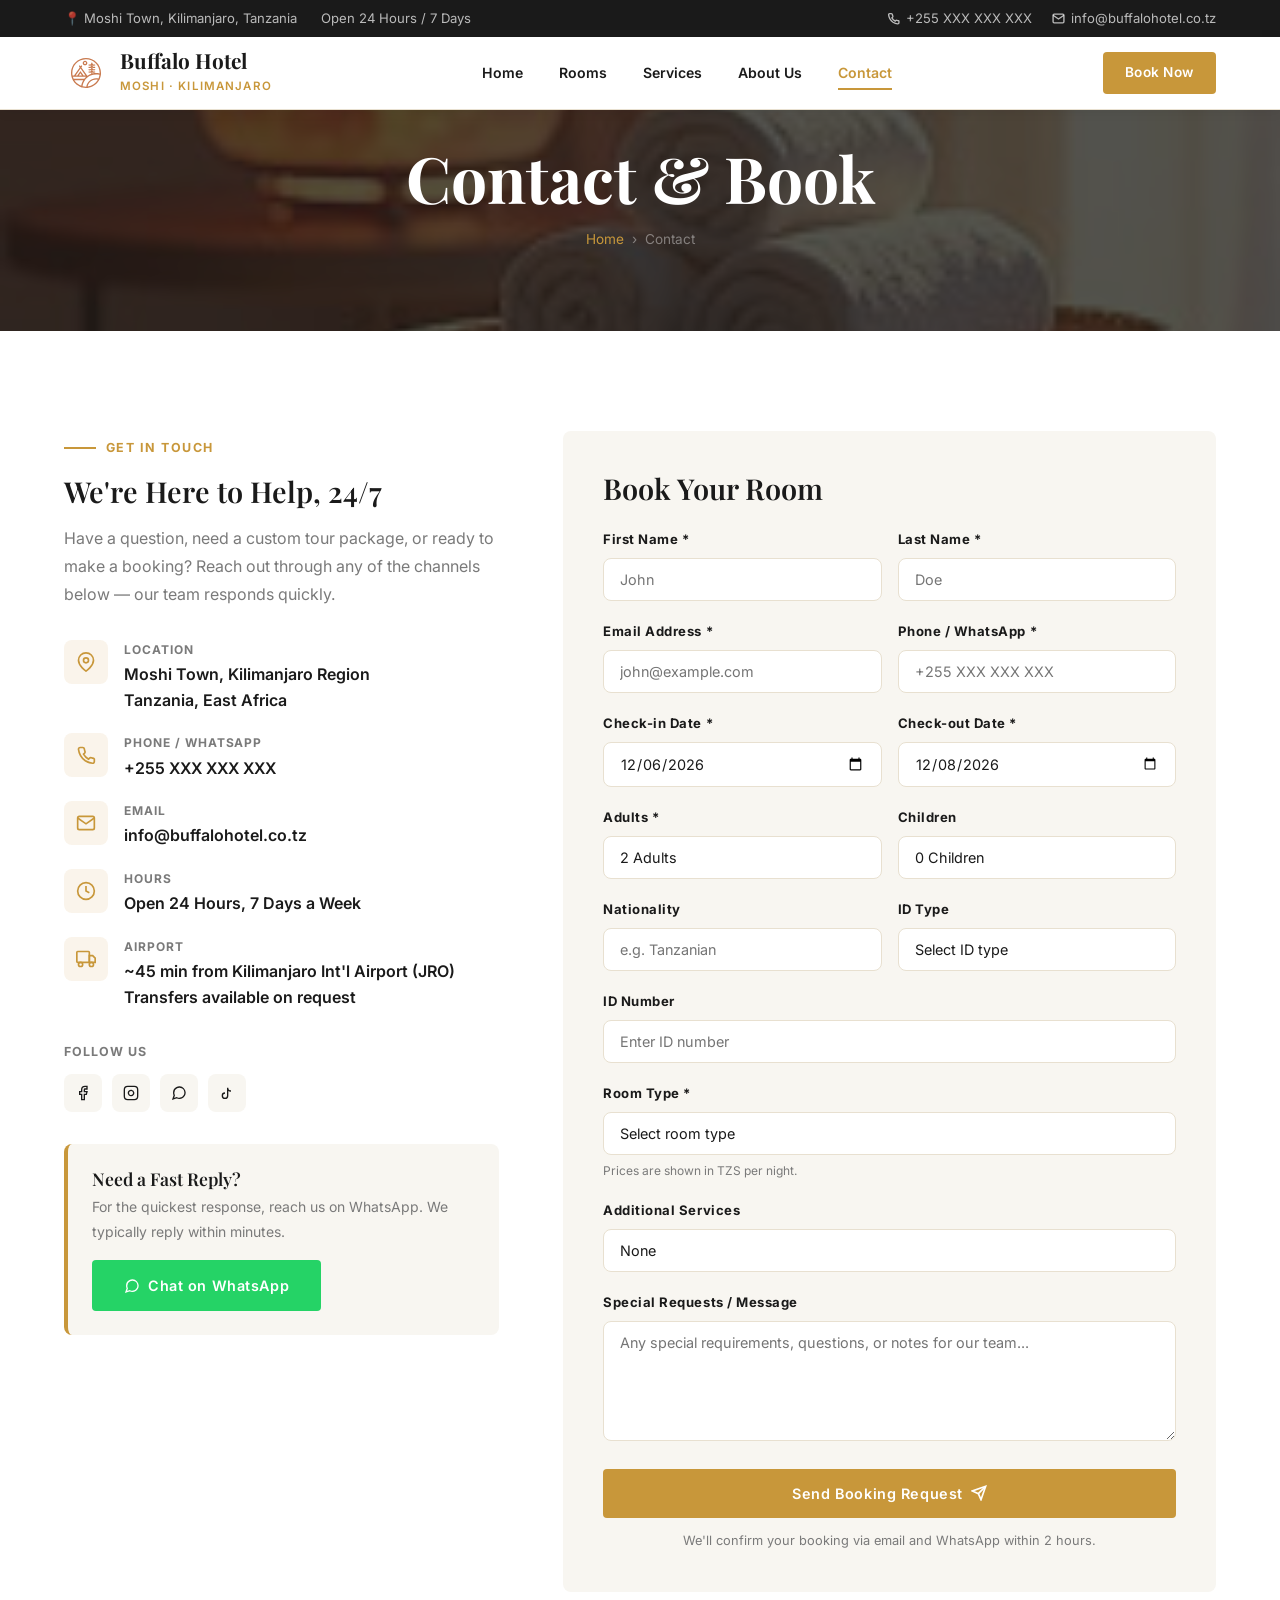
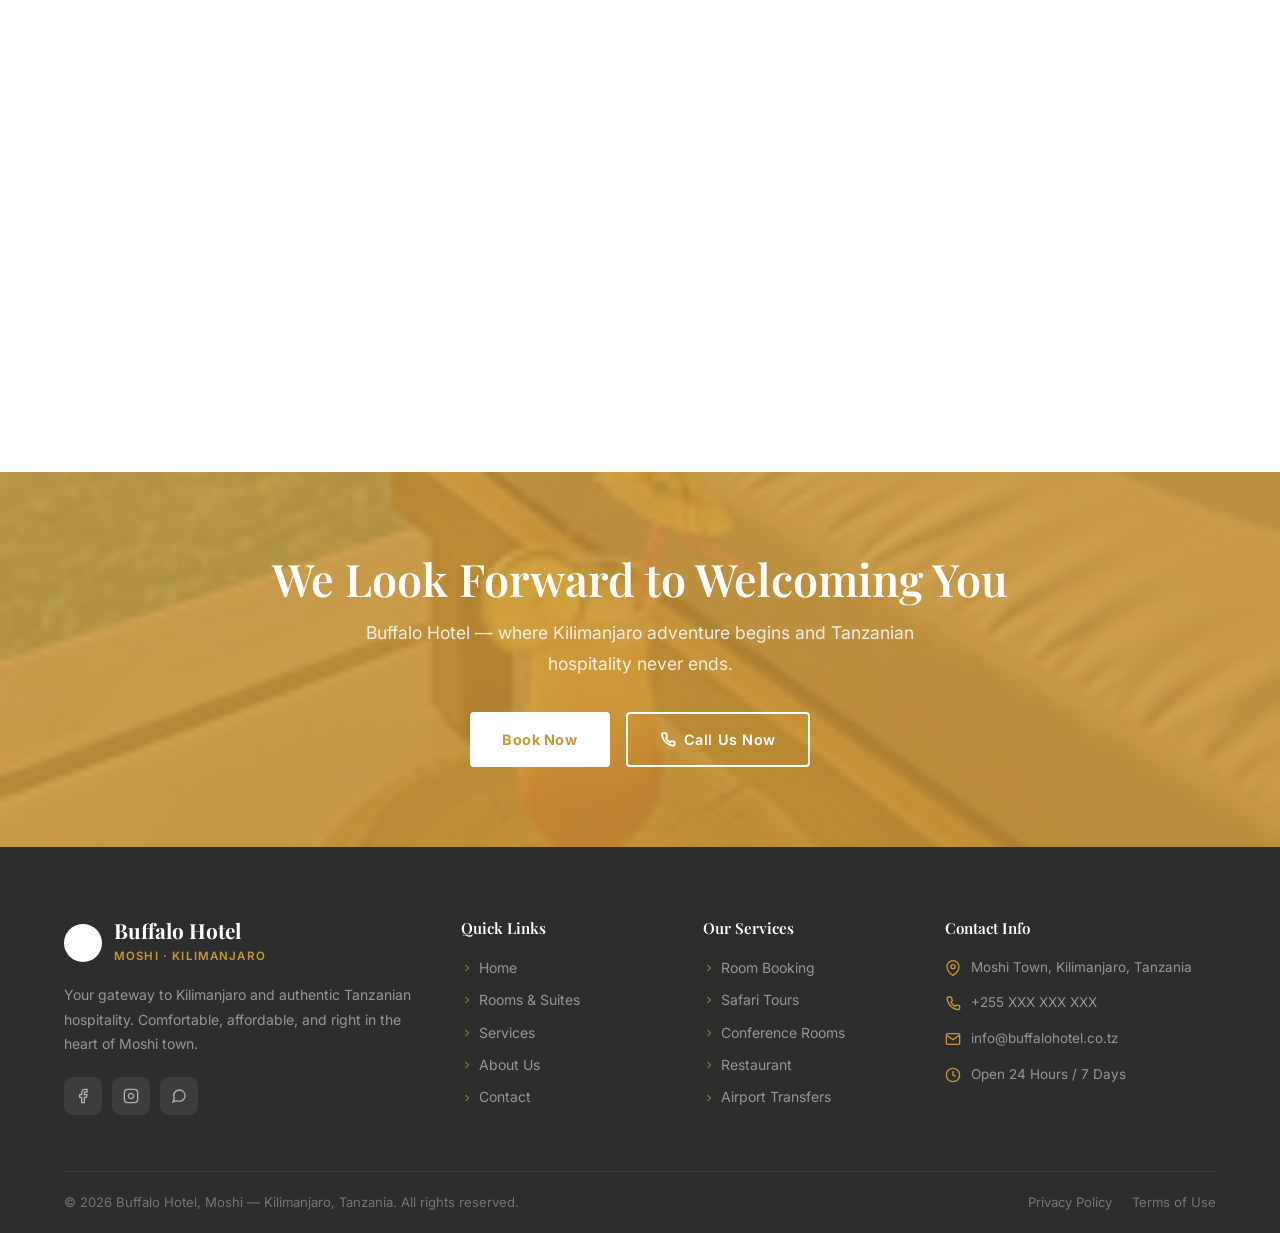
==== commit f1e67bf4: "feat: update booking form to align with StayFlow RMS tables" ====
--- a/contact.html
+++ b/contact.html
@@ -174,28 +174,52 @@
           </div>
           <div class="form-row">
             <div class="form-group">
-              <label for="guests">Number of Guests *</label>
-              <select id="guests" required>
-                <option value="">Select guests</option>
+              <label for="adults">Adults *</label>
+              <select id="adults" required>
                 <option value="1">1 Adult</option>
-                <option value="2">2 Adults</option>
-                <option value="3">2 Adults + 1 Child</option>
-                <option value="4">2 Adults + 2 Children</option>
-                <option value="5">Group (5+)</option>
+                <option value="2" selected>2 Adults</option>
+                <option value="3">3 Adults</option>
+                <option value="4">4 Adults</option>
               </select>
             </div>
             <div class="form-group">
-              <label for="roomType">Room Type *</label>
-              <select id="roomType" required>
-                <option value="">Select room type</option>
-                <option>Budget Single Room ($70/night)</option>
-                <option>Twin Sharing Room ($110/night)</option>
-                <option>Standard Comfort Room ($150/night)</option>
-                <option>Kilimanjaro View Suite ($130/night)</option>
-                <option>Family Safari Suite ($195/night)</option>
-                <option>Buffalo Executive Room ($280/night)</option>
+              <label for="children">Children</label>
+              <select id="children">
+                <option value="0" selected>0 Children</option>
+                <option value="1">1 Child</option>
+                <option value="2">2 Children</option>
+                <option value="3">3 Children</option>
               </select>
             </div>
+          </div>
+          <div class="form-row">
+            <div class="form-group">
+              <label for="nationality">Nationality</label>
+              <input type="text" id="nationality" placeholder="e.g. Tanzanian"/>
+            </div>
+            <div class="form-group">
+              <label for="idType">ID Type</label>
+              <select id="idType">
+                <option value="">Select ID type</option>
+                <option value="national_id">National ID</option>
+                <option value="passport">Passport</option>
+                <option value="drivers_license">Driver's License</option>
+                <option value="voter_id">Voter ID</option>
+              </select>
+            </div>
+          </div>
+          <div class="form-group">
+            <label for="idNumber">ID Number</label>
+            <input type="text" id="idNumber" placeholder="Enter ID number"/>
+          </div>
+          <div class="form-group">
+            <label for="roomType">Room Type *</label>
+            <select id="roomType" required>
+              <option value="">Choose dates to see available rooms</option>
+            </select>
+            <small id="roomTypeHelp" style="display:block; margin-top:6px; font-size:0.75rem; color:var(--text-light);">
+              Prices are shown in TZS per night.
+            </small>
           </div>
           <div class="form-group">
             <label for="services">Additional Services</label>
--- a/assets/css/style.css
+++ b/assets/css/style.css
@@ -1,3 +1,12 @@
+/* ── ANIMATIONS ── */
+@keyframes spin {
+  to { transform: rotate(360deg); }
+}
+.spin {
+  animation: spin 0.8s linear infinite;
+  display: inline-block;
+}
+
 /* =============================================
    BUFFALO HOTEL - MOSHI, KILIMANJARO
    Clean Production CSS
